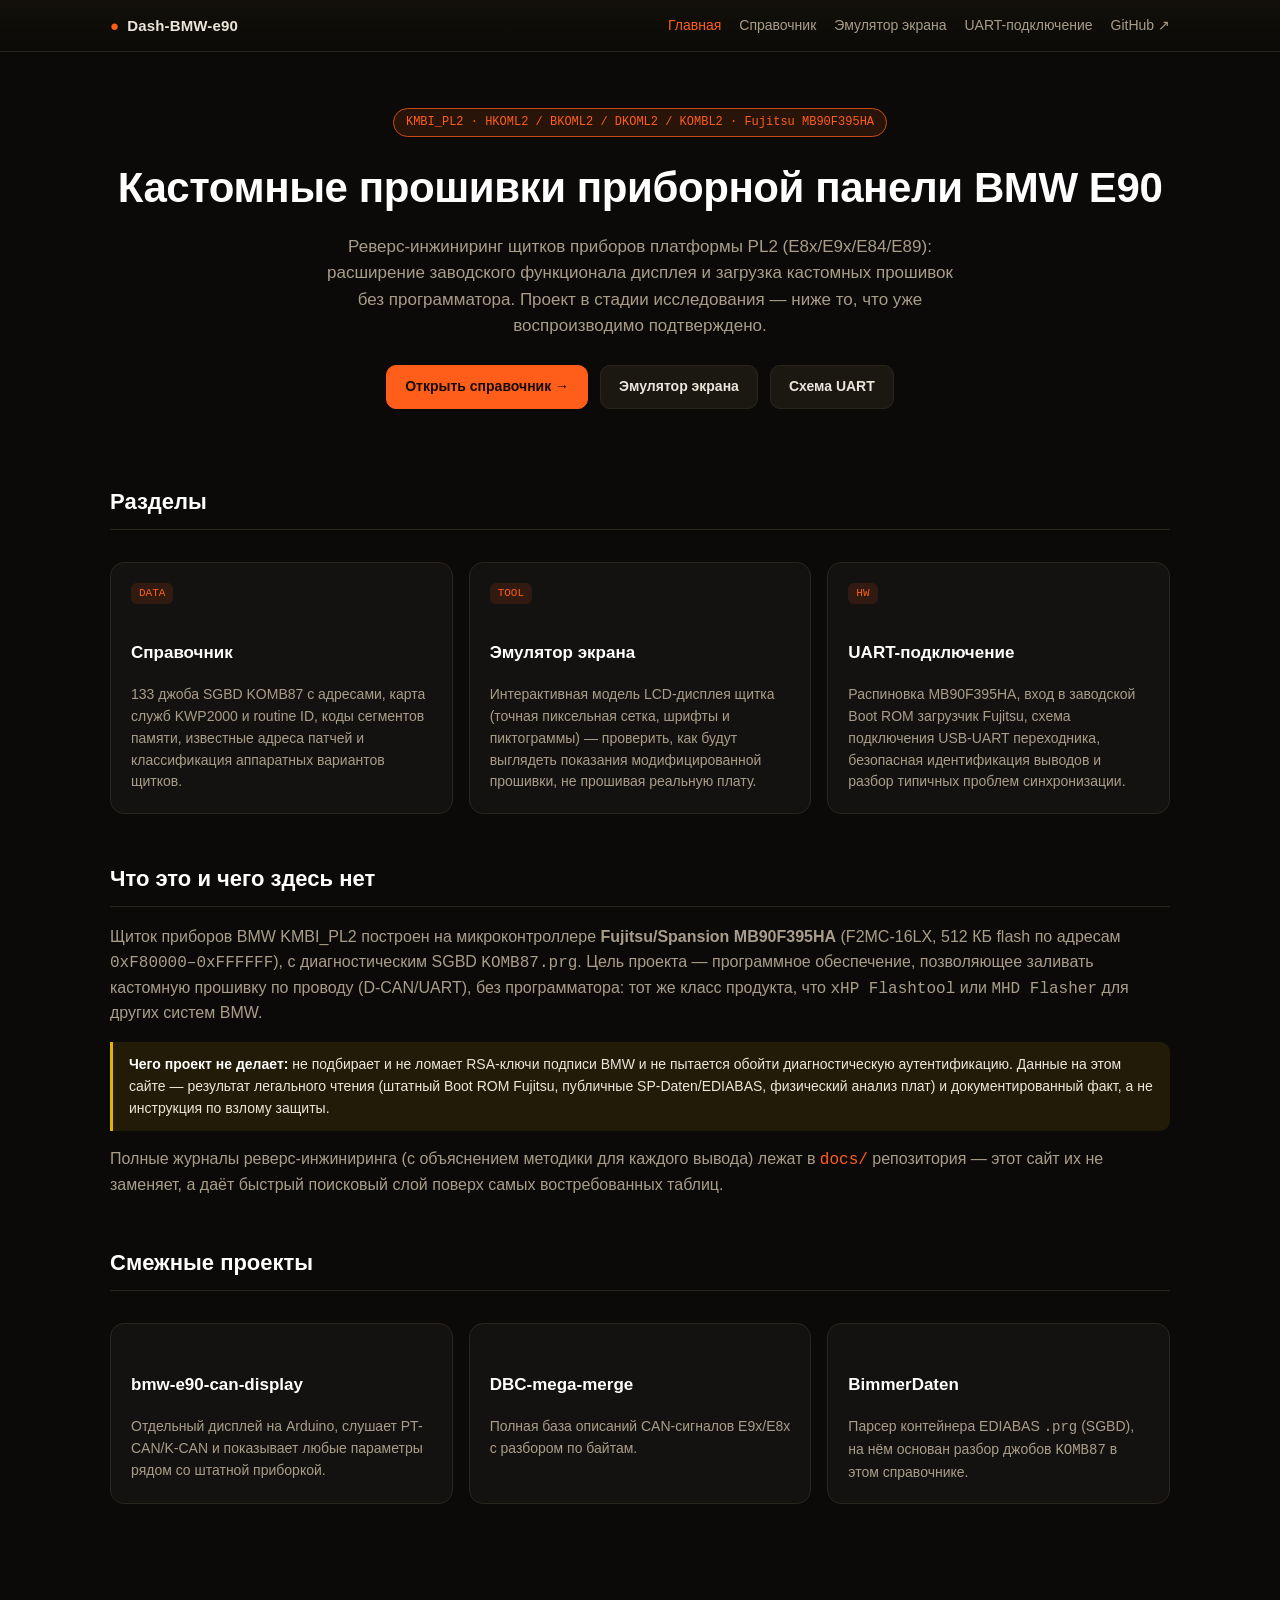
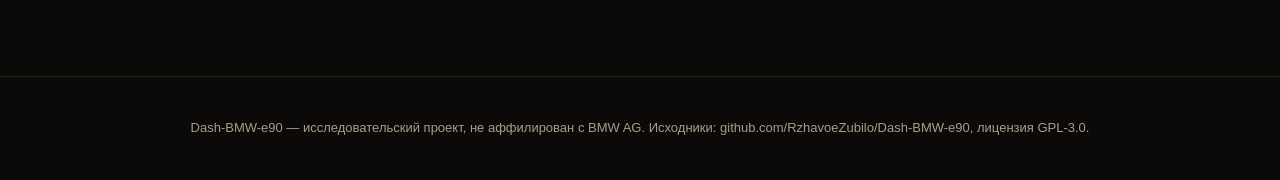
==== site/index.html @ 1220a2aa "feat(site): add GitHub Pages site — reference, cluster emulator, UART wiring Статический сайт в site" ====
<!DOCTYPE html>
<html lang="ru">
<head>
<meta charset="UTF-8">
<meta name="viewport" content="width=device-width, initial-scale=1.0">
<title>Dash-BMW-e90 — кастомные прошивки приборки BMW E90</title>
<meta name="description" content="Реверс-инжиниринг приборных панелей BMW KMBI_PL2 (E8x/E9x): справочник джобов и адресов, эмулятор экрана, схема UART-подключения.">
<link rel="icon" href="data:image/svg+xml,<svg xmlns=%22http://www.w3.org/2000/svg%22 viewBox=%220 0 100 100%22><text y=%22.9em%22 font-size=%2290%22>🧭</text></svg>">
<link rel="stylesheet" href="assets/style.css">
</head>
<body>

<header class="site">
  <nav class="site-nav">
    <a class="site-brand" href="index.html"><span class="dot">●</span> Dash-BMW-e90</a>
    <div class="site-links">
      <a href="index.html" class="active">Главная</a>
      <a href="reference/index.html">Справочник</a>
      <a href="emulator/index.html">Эмулятор экрана</a>
      <a href="uart/index.html">UART-подключение</a>
      <a href="https://github.com/RzhavoeZubilo/Dash-BMW-e90" target="_blank" rel="noopener">GitHub ↗</a>
    </div>
  </nav>
</header>

<section class="hero">
  <span class="kicker">KMBI_PL2 · HKOML2 / BKOML2 / DKOML2 / KOMBL2 · Fujitsu MB90F395HA</span>
  <h1>Кастомные прошивки приборной панели BMW E90</h1>
  <p class="lead">
    Реверс-инжиниринг щитков приборов платформы PL2 (E8x/E9x/E84/E89):
    расширение заводского функционала дисплея и загрузка кастомных прошивок
    без программатора. Проект в стадии исследования — ниже то, что уже
    воспроизводимо подтверждено.
  </p>
  <div class="cta-row">
    <a class="btn primary" href="reference/index.html">Открыть справочник →</a>
    <a class="btn" href="emulator/index.html">Эмулятор экрана</a>
    <a class="btn" href="uart/index.html">Схема UART</a>
  </div>
</section>

<div class="page">

  <section class="block">
    <h2>Разделы</h2>
    <div class="card-grid">
      <a class="card" href="reference/index.html" style="text-decoration:none">
        <span class="tag">DATA</span>
        <h3>Справочник</h3>
        <p>133 джоба SGBD KOMB87 с адресами, карта служб KWP2000 и routine ID,
        коды сегментов памяти, известные адреса патчей и классификация
        аппаратных вариантов щитков.</p>
      </a>
      <a class="card" href="emulator/index.html" style="text-decoration:none">
        <span class="tag">TOOL</span>
        <h3>Эмулятор экрана</h3>
        <p>Интерактивная модель LCD-дисплея щитка (точная пиксельная сетка,
        шрифты и пиктограммы) — проверить, как будут выглядеть показания
        модифицированной прошивки, не прошивая реальную плату.</p>
      </a>
      <a class="card" href="uart/index.html" style="text-decoration:none">
        <span class="tag">HW</span>
        <h3>UART-подключение</h3>
        <p>Распиновка MB90F395HA, вход в заводской Boot ROM загрузчик Fujitsu,
        схема подключения USB-UART переходника, безопасная идентификация
        выводов и разбор типичных проблем синхронизации.</p>
      </a>
    </div>
  </section>

  <section class="block">
    <h2>Что это и чего здесь нет</h2>
    <p>
      Щиток приборов BMW KMBI_PL2 построен на микроконтроллере
      <strong>Fujitsu/Spansion MB90F395HA</strong> (F2MC-16LX, 512 КБ flash
      по адресам <code>0xF80000–0xFFFFFF</code>), с диагностическим SGBD
      <code>KOMB87.prg</code>. Цель проекта — программное обеспечение,
      позволяющее заливать кастомную прошивку по проводу (D-CAN/UART), без
      программатора: тот же класс продукта, что <code>xHP Flashtool</code>
      или <code>MHD Flasher</code> для других систем BMW.
    </p>
    <div class="callout warn">
      <strong>Чего проект не делает:</strong> не подбирает и не ломает
      RSA-ключи подписи BMW и не пытается обойти диагностическую
      аутентификацию. Данные на этом сайте — результат легального чтения
      (штатный Boot ROM Fujitsu, публичные SP-Daten/EDIABAS, физический
      анализ плат) и документированный факт, а не инструкция по взлому
      защиты.
    </div>
    <p>
      Полные журналы реверс-инжиниринга (с объяснением методики для каждого
      вывода) лежат в <a href="https://github.com/RzhavoeZubilo/Dash-BMW-e90/tree/main/docs" target="_blank" rel="noopener"><code>docs/</code></a>
      репозитория — этот сайт их не заменяет, а даёт быстрый поисковый слой
      поверх самых востребованных таблиц.
    </p>
  </section>

  <section class="block">
    <h2>Смежные проекты</h2>
    <div class="card-grid">
      <a class="card" href="https://github.com/RzhavoeZubilo/bmw-e90-can-display" target="_blank" rel="noopener" style="text-decoration:none">
        <h3>bmw-e90-can-display</h3>
        <p>Отдельный дисплей на Arduino, слушает PT-CAN/K-CAN и показывает
        любые параметры рядом со штатной приборкой.</p>
      </a>
      <a class="card" href="https://maseg535.github.io/E90-and-e8x-DBC-mega-merge-project/can_ids_reference.html" target="_blank" rel="noopener" style="text-decoration:none">
        <h3>DBC-mega-merge</h3>
        <p>Полная база описаний CAN-сигналов E9x/E8x с разбором по байтам.</p>
      </a>
      <a class="card" href="https://github.com/zer02dev/BimmerDaten" target="_blank" rel="noopener" style="text-decoration:none">
        <h3>BimmerDaten</h3>
        <p>Парсер контейнера EDIABAS <code>.prg</code> (SGBD), на нём основан
        разбор джобов <code>KOMB87</code> в этом справочнике.</p>
      </a>
    </div>
  </section>

</div>

<footer class="site">
  <p>Dash-BMW-e90 — исследовательский проект, не аффилирован с BMW AG.
  Исходники: <a href="https://github.com/RzhavoeZubilo/Dash-BMW-e90">github.com/RzhavoeZubilo/Dash-BMW-e90</a>, лицензия GPL-3.0.</p>
</footer>

</body>
</html>
---- site/assets/style.css ----
/* Dash-BMW-e90 site — общая тема.
   Палитра намеренно повторяет янтарный LCD щитка: чёрный фон, оранжевый
   акцент (#ff5e00 — тот же цвет, что и .pixel-text в эмуляторе экрана). */

:root {
  --bg: #0b0a08;
  --panel: #141210;
  --panel-2: #1b1812;
  --border: #2b2520;
  --text: #ece6da;
  --text-dim: #a99d8a;
  --accent: #ff5e1a;
  --accent-dim: #c94d16;
  --accent-soft: rgba(255, 94, 26, 0.12);
  --mono: ui-monospace, SFMono-Regular, Menlo, Consolas, "Liberation Mono", monospace;
  --sans: -apple-system, BlinkMacSystemFont, "Segoe UI", Roboto, Arial, sans-serif;
  --radius: 14px;
}

* { box-sizing: border-box; }

html { scroll-behavior: smooth; }

body {
  margin: 0;
  background: var(--bg);
  color: var(--text);
  font-family: var(--sans);
  line-height: 1.55;
}

a { color: var(--accent); text-decoration: none; }
a:hover { text-decoration: underline; }

code, .mono { font-family: var(--mono); }

.page {
  max-width: 1100px;
  margin: 0 auto;
  padding: 0 20px 64px;
}

/* ---- header / nav ---- */
header.site {
  border-bottom: 1px solid var(--border);
  background: linear-gradient(180deg, #121009, #0b0a08);
  position: sticky;
  top: 0;
  z-index: 10;
  backdrop-filter: blur(6px);
}
.site-nav {
  max-width: 1100px;
  margin: 0 auto;
  padding: 14px 20px;
  display: flex;
  align-items: center;
  gap: 24px;
  flex-wrap: wrap;
}
.site-brand {
  font-weight: 700;
  color: var(--text);
  font-size: 15px;
  letter-spacing: 0.01em;
  display: flex;
  align-items: center;
  gap: 8px;
}
.site-brand .dot { color: var(--accent); }
.site-links { display: flex; gap: 18px; margin-left: auto; flex-wrap: wrap; }
.site-links a {
  color: var(--text-dim);
  font-size: 14px;
  font-weight: 500;
}
.site-links a:hover, .site-links a.active { color: var(--accent); text-decoration: none; }

/* ---- hero ---- */
.hero {
  padding: 56px 20px 28px;
  text-align: center;
}
.hero .kicker {
  display: inline-block;
  font-family: var(--mono);
  font-size: 12px;
  color: var(--accent);
  background: var(--accent-soft);
  border: 1px solid var(--accent-dim);
  border-radius: 999px;
  padding: 4px 12px;
  margin-bottom: 18px;
}
.hero h1 {
  font-size: clamp(28px, 4vw, 42px);
  margin: 0 0 14px;
  color: #fff;
  letter-spacing: -0.01em;
}
.hero p.lead {
  max-width: 640px;
  margin: 0 auto;
  color: var(--text-dim);
  font-size: 17px;
}
.hero .cta-row {
  display: flex;
  gap: 12px;
  justify-content: center;
  flex-wrap: wrap;
  margin-top: 26px;
}

.btn {
  display: inline-flex;
  align-items: center;
  gap: 8px;
  padding: 10px 18px;
  border-radius: 10px;
  font-size: 14px;
  font-weight: 600;
  border: 1px solid var(--border);
  color: var(--text);
  background: var(--panel-2);
}
.btn:hover { text-decoration: none; border-color: var(--accent-dim); }
.btn.primary {
  background: var(--accent);
  border-color: var(--accent);
  color: #150a02;
}
.btn.primary:hover { background: var(--accent-dim); border-color: var(--accent-dim); }

/* ---- cards ---- */
.card-grid {
  display: grid;
  grid-template-columns: repeat(auto-fit, minmax(240px, 1fr));
  gap: 16px;
  margin: 32px 0;
}
.card {
  background: var(--panel);
  border: 1px solid var(--border);
  border-radius: var(--radius);
  padding: 20px;
  display: flex;
  flex-direction: column;
  gap: 8px;
}
.card h3 { margin: 0; font-size: 16px; color: #fff; }
.card p { margin: 0; color: var(--text-dim); font-size: 14px; flex: 1; }
.card .tag {
  align-self: flex-start;
  font-family: var(--mono);
  font-size: 11px;
  color: var(--accent);
  background: var(--accent-soft);
  border-radius: 6px;
  padding: 2px 8px;
}

/* ---- section headings ---- */
section.block { margin: 48px 0; }
section.block h2 {
  font-size: 22px;
  color: #fff;
  border-bottom: 1px solid var(--border);
  padding-bottom: 10px;
  margin-bottom: 18px;
}
section.block h3 { color: #fff; font-size: 17px; margin: 28px 0 10px; }
section.block p { color: var(--text-dim); }
section.block .muted { color: var(--text-dim); font-size: 14px; }

/* ---- tables ---- */
table.ref {
  width: 100%;
  border-collapse: collapse;
  font-size: 14px;
  margin: 12px 0 8px;
}
table.ref th, table.ref td {
  text-align: left;
  padding: 9px 10px;
  border-bottom: 1px solid var(--border);
  vertical-align: top;
}
table.ref th {
  font-size: 11px;
  text-transform: uppercase;
  letter-spacing: 0.04em;
  color: var(--text-dim);
  position: sticky;
  top: 61px;
  background: var(--bg);
}
table.ref td.addr, table.ref td code { font-family: var(--mono); color: #ffb08a; font-size: 13px; }
table.ref tr:hover td { background: var(--panel); }
.badge {
  display: inline-block;
  font-family: var(--mono);
  font-size: 10px;
  padding: 2px 6px;
  border-radius: 5px;
  margin-right: 4px;
  border: 1px solid var(--accent-dim);
  color: var(--accent);
  background: var(--accent-soft);
}
.badge.coding { border-color: #3a8ad6; color: #7fb6ec; background: rgba(58,138,214,.12); }

/* ---- search box ---- */
.search-box {
  width: 100%;
  padding: 12px 16px;
  font-size: 15px;
  border-radius: 10px;
  border: 1px solid var(--border);
  background: var(--panel);
  color: var(--text);
  outline: none;
  font-family: var(--sans);
}
.search-box:focus { border-color: var(--accent-dim); }
.search-box::placeholder { color: var(--text-dim); }
.count-line { color: var(--text-dim); font-size: 13px; margin-top: 8px; }

/* ---- pre / code blocks ---- */
pre {
  background: #0d0b08;
  border: 1px solid var(--border);
  border-radius: 10px;
  padding: 16px;
  overflow-x: auto;
  font-size: 13px;
  line-height: 1.5;
}
pre code { color: #ffcba6; }

.callout {
  border-left: 3px solid var(--accent);
  background: var(--accent-soft);
  border-radius: 0 10px 10px 0;
  padding: 12px 16px;
  margin: 16px 0;
  font-size: 14px;
  color: var(--text);
}
.callout.warn { border-left-color: #e0b400; background: rgba(224,180,0,.1); }
.callout strong { color: #fff; }

footer.site {
  border-top: 1px solid var(--border);
  margin-top: 60px;
  padding: 28px 20px;
  text-align: center;
  color: var(--text-dim);
  font-size: 13px;
}
footer.site a { color: var(--text-dim); }
footer.site a:hover { color: var(--accent); }

@media (max-width: 640px) {
  .site-links { gap: 12px; }
  table.ref th { position: static; }
}
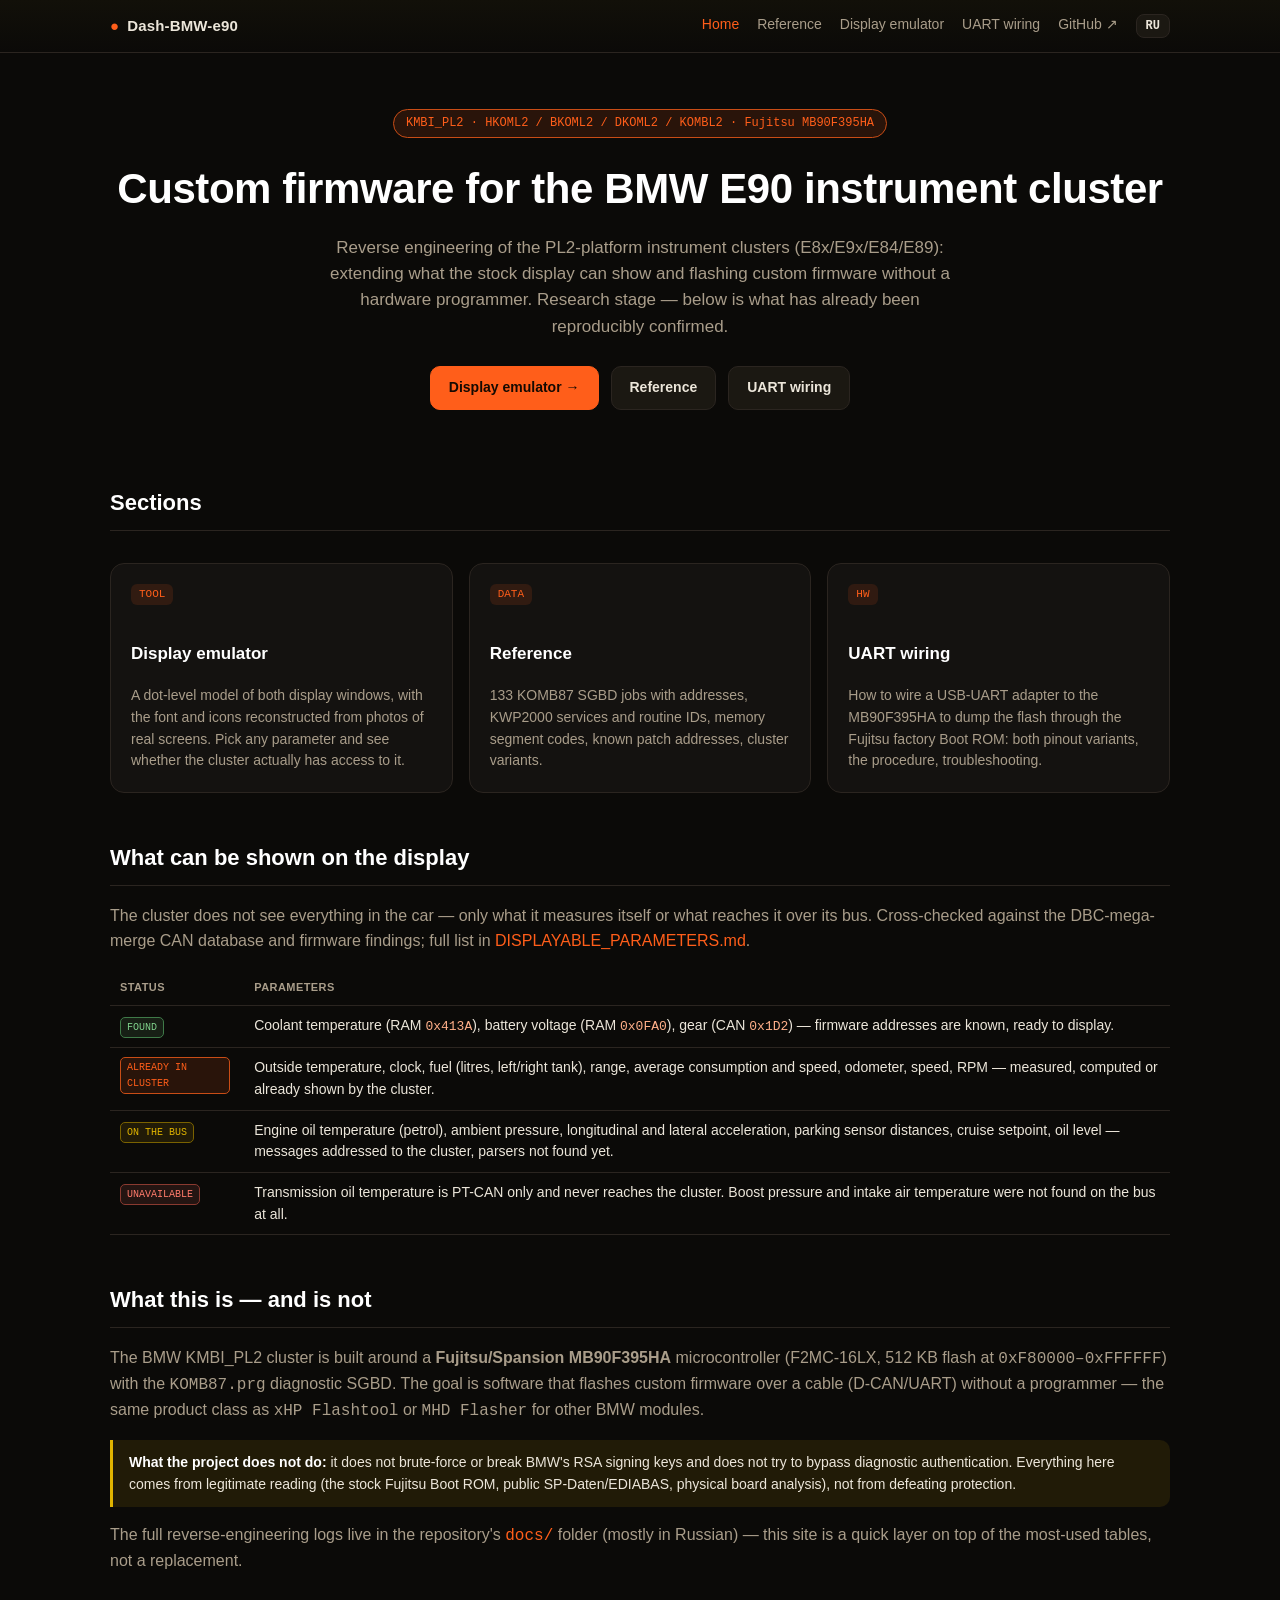
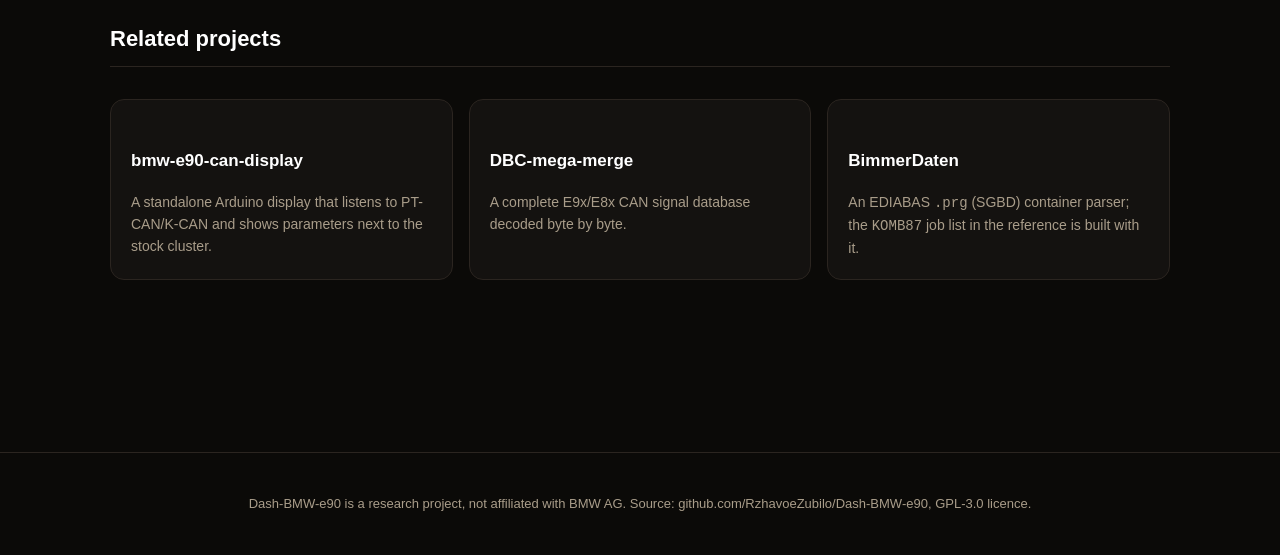
==== commit 3fe2b9e4: "site: English version, new UART diagrams, emulator font and icons from photos - RU/EN switch on ever" ====
--- a/site/index.html
+++ b/site/index.html
@@ -1,12 +1,13 @@
 <!DOCTYPE html>
-<html lang="ru">
+<html lang="ru" data-title-ru="Dash-BMW-e90 — кастомные прошивки приборки BMW E90" data-title-en="Dash-BMW-e90 — custom firmware for the BMW E90 instrument cluster">
 <head>
 <meta charset="UTF-8">
 <meta name="viewport" content="width=device-width, initial-scale=1.0">
 <title>Dash-BMW-e90 — кастомные прошивки приборки BMW E90</title>
-<meta name="description" content="Реверс-инжиниринг приборных панелей BMW KMBI_PL2 (E8x/E9x): справочник джобов и адресов, эмулятор экрана, схема UART-подключения.">
-<link rel="icon" href="data:image/svg+xml,<svg xmlns=%22http://www.w3.org/2000/svg%22 viewBox=%220 0 100 100%22><text y=%22.9em%22 font-size=%2290%22>🧭</text></svg>">
-<link rel="stylesheet" href="assets/style.css">
+<meta name="description" content="Реверс-инжиниринг приборных панелей BMW KMBI_PL2 (E8x/E9x): эмулятор экрана, справочник джобов и адресов, схема UART. Reverse engineering of BMW E8x/E9x instrument clusters.">
+<link rel="icon" type="image/svg+xml" href="assets/favicon.svg">
+<link rel="stylesheet" href="assets/style.css?v=2">
+<script src="assets/i18n.js?v=2"></script>
 </head>
 <body>
 
@@ -14,63 +15,125 @@
   <nav class="site-nav">
     <a class="site-brand" href="index.html"><span class="dot">●</span> Dash-BMW-e90</a>
     <div class="site-links">
-      <a href="index.html" class="active">Главная</a>
-      <a href="reference/index.html">Справочник</a>
-      <a href="emulator/index.html">Эмулятор экрана</a>
-      <a href="uart/index.html">UART-подключение</a>
+      <a href="index.html" class="active"><span lang="ru">Главная</span><span lang="en">Home</span></a>
+      <a href="reference/index.html"><span lang="ru">Справочник</span><span lang="en">Reference</span></a>
+      <a href="emulator/index.html"><span lang="ru">Эмулятор экрана</span><span lang="en">Display emulator</span></a>
+      <a href="uart/index.html"><span lang="ru">UART-подключение</span><span lang="en">UART wiring</span></a>
       <a href="https://github.com/RzhavoeZubilo/Dash-BMW-e90" target="_blank" rel="noopener">GitHub ↗</a>
+      <a class="support-link" data-support target="_blank" rel="noopener"><span lang="ru">♥ Поддержать</span><span lang="en">♥ Support</span></a>
+      <button class="lang-toggle" type="button">EN</button>
     </div>
   </nav>
 </header>
 
 <section class="hero">
   <span class="kicker">KMBI_PL2 · HKOML2 / BKOML2 / DKOML2 / KOMBL2 · Fujitsu MB90F395HA</span>
-  <h1>Кастомные прошивки приборной панели BMW E90</h1>
-  <p class="lead">
+  <h1>
+    <span lang="ru">Кастомные прошивки приборной панели BMW E90</span>
+    <span lang="en">Custom firmware for the BMW E90 instrument cluster</span>
+  </h1>
+  <p class="lead" lang="ru">
     Реверс-инжиниринг щитков приборов платформы PL2 (E8x/E9x/E84/E89):
     расширение заводского функционала дисплея и загрузка кастомных прошивок
     без программатора. Проект в стадии исследования — ниже то, что уже
     воспроизводимо подтверждено.
   </p>
+  <p class="lead" lang="en">
+    Reverse engineering of the PL2-platform instrument clusters (E8x/E9x/E84/E89):
+    extending what the stock display can show and flashing custom firmware
+    without a hardware programmer. Research stage — below is what has already
+    been reproducibly confirmed.
+  </p>
   <div class="cta-row">
-    <a class="btn primary" href="reference/index.html">Открыть справочник →</a>
-    <a class="btn" href="emulator/index.html">Эмулятор экрана</a>
-    <a class="btn" href="uart/index.html">Схема UART</a>
+    <a class="btn primary" href="emulator/index.html"><span lang="ru">Эмулятор экрана →</span><span lang="en">Display emulator →</span></a>
+    <a class="btn" href="reference/index.html"><span lang="ru">Справочник</span><span lang="en">Reference</span></a>
+    <a class="btn" href="uart/index.html"><span lang="ru">Схема UART</span><span lang="en">UART wiring</span></a>
   </div>
 </section>
 
 <div class="page">
 
   <section class="block">
-    <h2>Разделы</h2>
+    <h2><span lang="ru">Разделы</span><span lang="en">Sections</span></h2>
     <div class="card-grid">
+      <a class="card" href="emulator/index.html" style="text-decoration:none">
+        <span class="tag">TOOL</span>
+        <h3><span lang="ru">Эмулятор экрана</span><span lang="en">Display emulator</span></h3>
+        <p lang="ru">Пиксельная модель обоих окон дисплея: шрифт и значки восстановлены
+        по фото реальных экранов. Можно выбрать любой параметр и сразу увидеть,
+        доступен ли он приборке.</p>
+        <p lang="en">A dot-level model of both display windows, with the font and icons
+        reconstructed from photos of real screens. Pick any parameter and see
+        whether the cluster actually has access to it.</p>
+      </a>
       <a class="card" href="reference/index.html" style="text-decoration:none">
         <span class="tag">DATA</span>
-        <h3>Справочник</h3>
-        <p>133 джоба SGBD KOMB87 с адресами, карта служб KWP2000 и routine ID,
-        коды сегментов памяти, известные адреса патчей и классификация
-        аппаратных вариантов щитков.</p>
-      </a>
-      <a class="card" href="emulator/index.html" style="text-decoration:none">
-        <span class="tag">TOOL</span>
-        <h3>Эмулятор экрана</h3>
-        <p>Интерактивная модель LCD-дисплея щитка (точная пиксельная сетка,
-        шрифты и пиктограммы) — проверить, как будут выглядеть показания
-        модифицированной прошивки, не прошивая реальную плату.</p>
+        <h3><span lang="ru">Справочник</span><span lang="en">Reference</span></h3>
+        <p lang="ru">133 джоба SGBD KOMB87 с адресами, службы KWP2000 и routine ID,
+        коды сегментов памяти, известные адреса патчей, варианты щитков.</p>
+        <p lang="en">133 KOMB87 SGBD jobs with addresses, KWP2000 services and routine
+        IDs, memory segment codes, known patch addresses, cluster variants.</p>
       </a>
       <a class="card" href="uart/index.html" style="text-decoration:none">
         <span class="tag">HW</span>
-        <h3>UART-подключение</h3>
-        <p>Распиновка MB90F395HA, вход в заводской Boot ROM загрузчик Fujitsu,
-        схема подключения USB-UART переходника, безопасная идентификация
-        выводов и разбор типичных проблем синхронизации.</p>
-      </a>
-    </div>
-  </section>
-
-  <section class="block">
-    <h2>Что это и чего здесь нет</h2>
-    <p>
+        <h3><span lang="ru">UART-подключение</span><span lang="en">UART wiring</span></h3>
+        <p lang="ru">Схема подключения USB-UART к MB90F395HA для снятия дампа
+        через заводской Boot ROM Fujitsu: оба варианта распиновки, порядок
+        действий, разбор проблем.</p>
+        <p lang="en">How to wire a USB-UART adapter to the MB90F395HA to dump the flash
+        through the Fujitsu factory Boot ROM: both pinout variants, the
+        procedure, troubleshooting.</p>
+      </a>
+    </div>
+  </section>
+
+  <section class="block">
+    <h2><span lang="ru">Что можно вывести на экран</span><span lang="en">What can be shown on the display</span></h2>
+    <p lang="ru">
+      Приборка видит не всё, что есть в машине, — только то, что меряет сама
+      или что приходит ей по шине. Сверено с базой CAN-сигналов
+      DBC-mega-merge и находками в прошивке; полный список —
+      <a href="https://github.com/RzhavoeZubilo/Dash-BMW-e90/blob/main/docs/DISPLAYABLE_PARAMETERS.md" target="_blank" rel="noopener">DISPLAYABLE_PARAMETERS.md</a>.
+    </p>
+    <p lang="en">
+      The cluster does not see everything in the car — only what it measures
+      itself or what reaches it over its bus. Cross-checked against the
+      DBC-mega-merge CAN database and firmware findings; full list in
+      <a href="https://github.com/RzhavoeZubilo/Dash-BMW-e90/blob/main/docs/DISPLAYABLE_PARAMETERS.md" target="_blank" rel="noopener">DISPLAYABLE_PARAMETERS.md</a>.
+    </p>
+    <table class="ref">
+      <thead><tr>
+        <th><span lang="ru">Статус</span><span lang="en">Status</span></th>
+        <th><span lang="ru">Параметры</span><span lang="en">Parameters</span></th>
+      </tr></thead>
+      <tbody>
+        <tr>
+          <td><span class="badge" style="color:#7fd18b;border-color:#3f7a48;background:rgba(127,209,139,.1)"><span lang="ru">НАЙДЕНО</span><span lang="en">FOUND</span></span></td>
+          <td lang="ru">Температура ОЖ (RAM <code>0x413A</code>), напряжение бортсети (RAM <code>0x0FA0</code>), передача (CAN <code>0x1D2</code>) — адреса в прошивке известны, можно выводить.</td>
+          <td lang="en">Coolant temperature (RAM <code>0x413A</code>), battery voltage (RAM <code>0x0FA0</code>), gear (CAN <code>0x1D2</code>) — firmware addresses are known, ready to display.</td>
+        </tr>
+        <tr>
+          <td><span class="badge"><span lang="ru">УЖЕ В ПРИБОРКЕ</span><span lang="en">ALREADY IN CLUSTER</span></span></td>
+          <td lang="ru">Наружная температура, часы, топливо (литры, левый/правый бак), запас хода, средний расход и скорость, пробег, скорость, обороты — приборка их сама меряет, считает или уже показывает.</td>
+          <td lang="en">Outside temperature, clock, fuel (litres, left/right tank), range, average consumption and speed, odometer, speed, RPM — measured, computed or already shown by the cluster.</td>
+        </tr>
+        <tr>
+          <td><span class="badge" style="color:#e0b400;border-color:#7a6200;background:rgba(224,180,0,.1)"><span lang="ru">НА ШИНЕ</span><span lang="en">ON THE BUS</span></span></td>
+          <td lang="ru">Температура масла двигателя (бензин), атмосферное давление, продольное и поперечное ускорение, расстояния парктроника, уставка круиза, уровень масла — сообщения адресованы приборке, распаковщики ещё не найдены.</td>
+          <td lang="en">Engine oil temperature (petrol), ambient pressure, longitudinal and lateral acceleration, parking sensor distances, cruise setpoint, oil level — messages addressed to the cluster, parsers not found yet.</td>
+        </tr>
+        <tr>
+          <td><span class="badge" style="color:#ff7b6b;border-color:#8a3a30;background:rgba(255,123,107,.1)"><span lang="ru">НЕДОСТУПНО</span><span lang="en">UNAVAILABLE</span></span></td>
+          <td lang="ru">Температура масла АКПП — только на PT-CAN, до приборки не доходит. Давление наддува и температура впуска — на шине не найдены вообще.</td>
+          <td lang="en">Transmission oil temperature is PT-CAN only and never reaches the cluster. Boost pressure and intake air temperature were not found on the bus at all.</td>
+        </tr>
+      </tbody>
+    </table>
+  </section>
+
+  <section class="block">
+    <h2><span lang="ru">Что это и чего здесь нет</span><span lang="en">What this is — and is not</span></h2>
+    <p lang="ru">
       Щиток приборов BMW KMBI_PL2 построен на микроконтроллере
       <strong>Fujitsu/Spansion MB90F395HA</strong> (F2MC-16LX, 512 КБ flash
       по адресам <code>0xF80000–0xFFFFFF</code>), с диагностическим SGBD
@@ -79,38 +142,61 @@
       программатора: тот же класс продукта, что <code>xHP Flashtool</code>
       или <code>MHD Flasher</code> для других систем BMW.
     </p>
+    <p lang="en">
+      The BMW KMBI_PL2 cluster is built around a <strong>Fujitsu/Spansion
+      MB90F395HA</strong> microcontroller (F2MC-16LX, 512 KB flash at
+      <code>0xF80000–0xFFFFFF</code>) with the <code>KOMB87.prg</code>
+      diagnostic SGBD. The goal is software that flashes custom firmware over
+      a cable (D-CAN/UART) without a programmer — the same product class as
+      <code>xHP Flashtool</code> or <code>MHD Flasher</code> for other BMW modules.
+    </p>
     <div class="callout warn">
-      <strong>Чего проект не делает:</strong> не подбирает и не ломает
+      <span lang="ru"><strong>Чего проект не делает:</strong> не подбирает и не ломает
       RSA-ключи подписи BMW и не пытается обойти диагностическую
       аутентификацию. Данные на этом сайте — результат легального чтения
       (штатный Boot ROM Fujitsu, публичные SP-Daten/EDIABAS, физический
-      анализ плат) и документированный факт, а не инструкция по взлому
-      защиты.
-    </div>
-    <p>
-      Полные журналы реверс-инжиниринга (с объяснением методики для каждого
-      вывода) лежат в <a href="https://github.com/RzhavoeZubilo/Dash-BMW-e90/tree/main/docs" target="_blank" rel="noopener"><code>docs/</code></a>
-      репозитория — этот сайт их не заменяет, а даёт быстрый поисковый слой
+      анализ плат), а не инструкция по взлому защиты.</span>
+      <span lang="en"><strong>What the project does not do:</strong> it does not
+      brute-force or break BMW's RSA signing keys and does not try to bypass
+      diagnostic authentication. Everything here comes from legitimate reading
+      (the stock Fujitsu Boot ROM, public SP-Daten/EDIABAS, physical board
+      analysis), not from defeating protection.</span>
+    </div>
+    <p lang="ru">
+      Полные журналы реверс-инжиниринга лежат в
+      <a href="https://github.com/RzhavoeZubilo/Dash-BMW-e90/tree/main/docs" target="_blank" rel="noopener"><code>docs/</code></a>
+      репозитория (на русском) — сайт их не заменяет, а даёт быстрый слой
       поверх самых востребованных таблиц.
     </p>
-  </section>
-
-  <section class="block">
-    <h2>Смежные проекты</h2>
+    <p lang="en">
+      The full reverse-engineering logs live in the repository's
+      <a href="https://github.com/RzhavoeZubilo/Dash-BMW-e90/tree/main/docs" target="_blank" rel="noopener"><code>docs/</code></a>
+      folder (mostly in Russian) — this site is a quick layer on top of the
+      most-used tables, not a replacement.
+    </p>
+  </section>
+
+  <section class="block">
+    <h2><span lang="ru">Смежные проекты</span><span lang="en">Related projects</span></h2>
     <div class="card-grid">
       <a class="card" href="https://github.com/RzhavoeZubilo/bmw-e90-can-display" target="_blank" rel="noopener" style="text-decoration:none">
         <h3>bmw-e90-can-display</h3>
-        <p>Отдельный дисплей на Arduino, слушает PT-CAN/K-CAN и показывает
-        любые параметры рядом со штатной приборкой.</p>
+        <p lang="ru">Отдельный дисплей на Arduino: слушает PT-CAN/K-CAN и показывает
+        параметры рядом со штатной приборкой.</p>
+        <p lang="en">A standalone Arduino display that listens to PT-CAN/K-CAN and
+        shows parameters next to the stock cluster.</p>
       </a>
       <a class="card" href="https://maseg535.github.io/E90-and-e8x-DBC-mega-merge-project/can_ids_reference.html" target="_blank" rel="noopener" style="text-decoration:none">
         <h3>DBC-mega-merge</h3>
-        <p>Полная база описаний CAN-сигналов E9x/E8x с разбором по байтам.</p>
+        <p lang="ru">Полная база описаний CAN-сигналов E9x/E8x с разбором по байтам.</p>
+        <p lang="en">A complete E9x/E8x CAN signal database decoded byte by byte.</p>
       </a>
       <a class="card" href="https://github.com/zer02dev/BimmerDaten" target="_blank" rel="noopener" style="text-decoration:none">
         <h3>BimmerDaten</h3>
-        <p>Парсер контейнера EDIABAS <code>.prg</code> (SGBD), на нём основан
-        разбор джобов <code>KOMB87</code> в этом справочнике.</p>
+        <p lang="ru">Парсер контейнера EDIABAS <code>.prg</code> (SGBD), на нём основан
+        разбор джобов <code>KOMB87</code> в справочнике.</p>
+        <p lang="en">An EDIABAS <code>.prg</code> (SGBD) container parser; the
+        <code>KOMB87</code> job list in the reference is built with it.</p>
       </a>
     </div>
   </section>
@@ -118,8 +204,12 @@
 </div>
 
 <footer class="site">
-  <p>Dash-BMW-e90 — исследовательский проект, не аффилирован с BMW AG.
-  Исходники: <a href="https://github.com/RzhavoeZubilo/Dash-BMW-e90">github.com/RzhavoeZubilo/Dash-BMW-e90</a>, лицензия GPL-3.0.</p>
+  <p lang="ru">Dash-BMW-e90 — исследовательский проект, не аффилирован с BMW AG.
+  Исходники: <a href="https://github.com/RzhavoeZubilo/Dash-BMW-e90">github.com/RzhavoeZubilo/Dash-BMW-e90</a>, лицензия GPL-3.0.
+  <a data-support target="_blank" rel="noopener">♥ Поддержать автора</a></p>
+  <p lang="en">Dash-BMW-e90 is a research project, not affiliated with BMW AG.
+  Source: <a href="https://github.com/RzhavoeZubilo/Dash-BMW-e90">github.com/RzhavoeZubilo/Dash-BMW-e90</a>, GPL-3.0 licence.
+  <a data-support target="_blank" rel="noopener">♥ Support the author</a></p>
 </footer>
 
 </body>
--- a/site/assets/style.css
+++ b/site/assets/style.css
@@ -261,6 +261,45 @@
 footer.site a { color: var(--text-dim); }
 footer.site a:hover { color: var(--accent); }
 
+/* ---- язык: показываем только активный ---- */
+html:not([data-lang="en"]) body [lang="en"],
+html[data-lang="en"] body [lang="ru"] { display: none !important; }
+
+.lang-toggle {
+  font: 700 12px var(--mono);
+  color: var(--text);
+  background: var(--panel-2);
+  border: 1px solid var(--border);
+  border-radius: 8px;
+  padding: 4px 9px;
+  cursor: pointer;
+}
+.lang-toggle:hover { border-color: var(--accent-dim); color: var(--accent); }
+
+.support-link {
+  color: var(--accent) !important;
+  border: 1px solid var(--accent-dim);
+  border-radius: 8px;
+  padding: 3px 10px;
+}
+.support-link:hover { background: var(--accent-soft); }
+[hidden] { display: none !important; }
+
+/* ---- переключатель вариантов схемы ---- */
+.tabs { display: flex; gap: 6px; flex-wrap: wrap; margin: 12px 0; }
+.tabs button {
+  font: 600 13px var(--sans);
+  color: var(--text-dim);
+  background: var(--panel-2);
+  border: 1px solid var(--border);
+  border-radius: 10px;
+  padding: 8px 14px;
+  cursor: pointer;
+}
+.tabs button.on { color: #150a02; background: var(--accent); border-color: var(--accent); }
+.wiring { border-radius: var(--radius); overflow-x: auto; }
+.wiring img { display: block; width: 100%; min-width: 640px; }
+
 @media (max-width: 640px) {
   .site-links { gap: 12px; }
   table.ref th { position: static; }
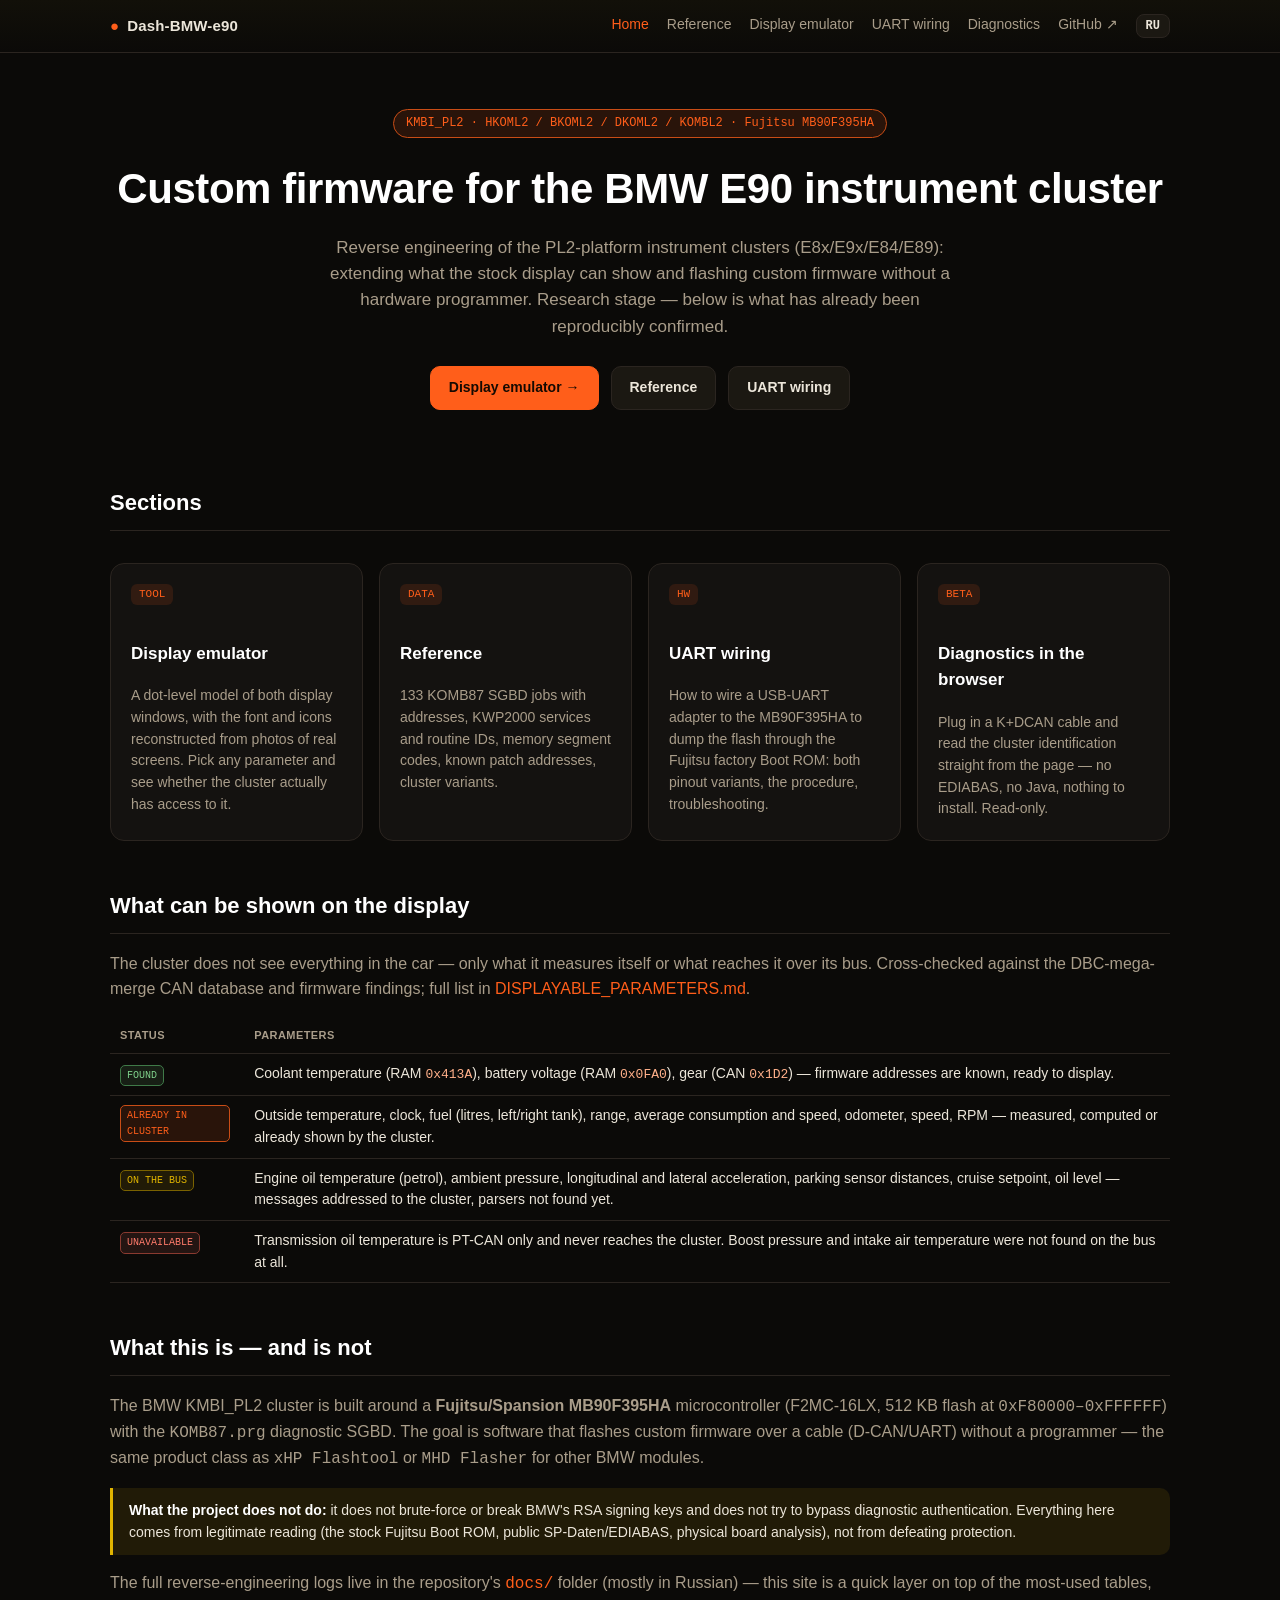
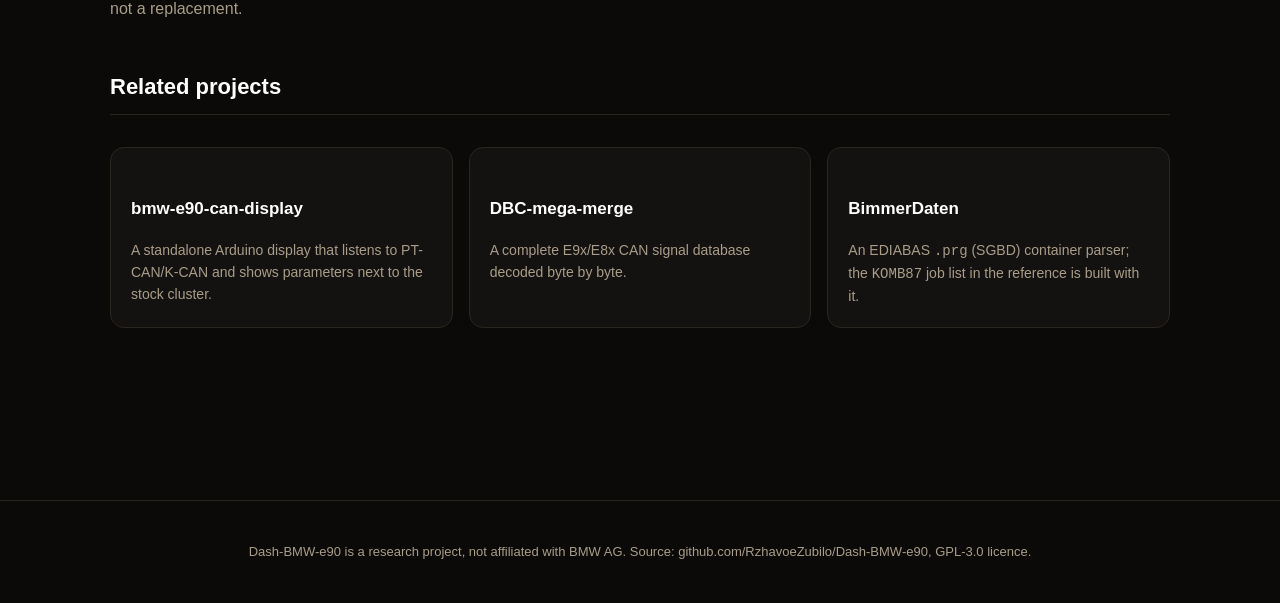
==== commit 80be6258: "site: read-only cluster IDENT over a K+DCAN cable from the browser (beta) New Diagnostics page talks" ====
--- a/site/index.html
+++ b/site/index.html
@@ -19,6 +19,7 @@
       <a href="reference/index.html"><span lang="ru">Справочник</span><span lang="en">Reference</span></a>
       <a href="emulator/index.html"><span lang="ru">Эмулятор экрана</span><span lang="en">Display emulator</span></a>
       <a href="uart/index.html"><span lang="ru">UART-подключение</span><span lang="en">UART wiring</span></a>
+      <a href="diag/index.html"><span lang="ru">Диагностика</span><span lang="en">Diagnostics</span></a>
       <a href="https://github.com/RzhavoeZubilo/Dash-BMW-e90" target="_blank" rel="noopener">GitHub ↗</a>
       <a class="support-link" data-support target="_blank" rel="noopener"><span lang="ru">♥ Поддержать</span><span lang="en">♥ Support</span></a>
       <button class="lang-toggle" type="button">EN</button>
@@ -84,6 +85,14 @@
         through the Fujitsu factory Boot ROM: both pinout variants, the
         procedure, troubleshooting.</p>
       </a>
+      <a class="card" href="diag/index.html" style="text-decoration:none">
+        <span class="tag">BETA</span>
+        <h3><span lang="ru">Диагностика из браузера</span><span lang="en">Diagnostics in the browser</span></h3>
+        <p lang="ru">Подключите кабель K+DCAN и прочитайте идентификацию приборки прямо
+        со страницы — без EDIABAS, Java и установки программ. Только чтение.</p>
+        <p lang="en">Plug in a K+DCAN cable and read the cluster identification straight
+        from the page — no EDIABAS, no Java, nothing to install. Read-only.</p>
+      </a>
     </div>
   </section>
 
